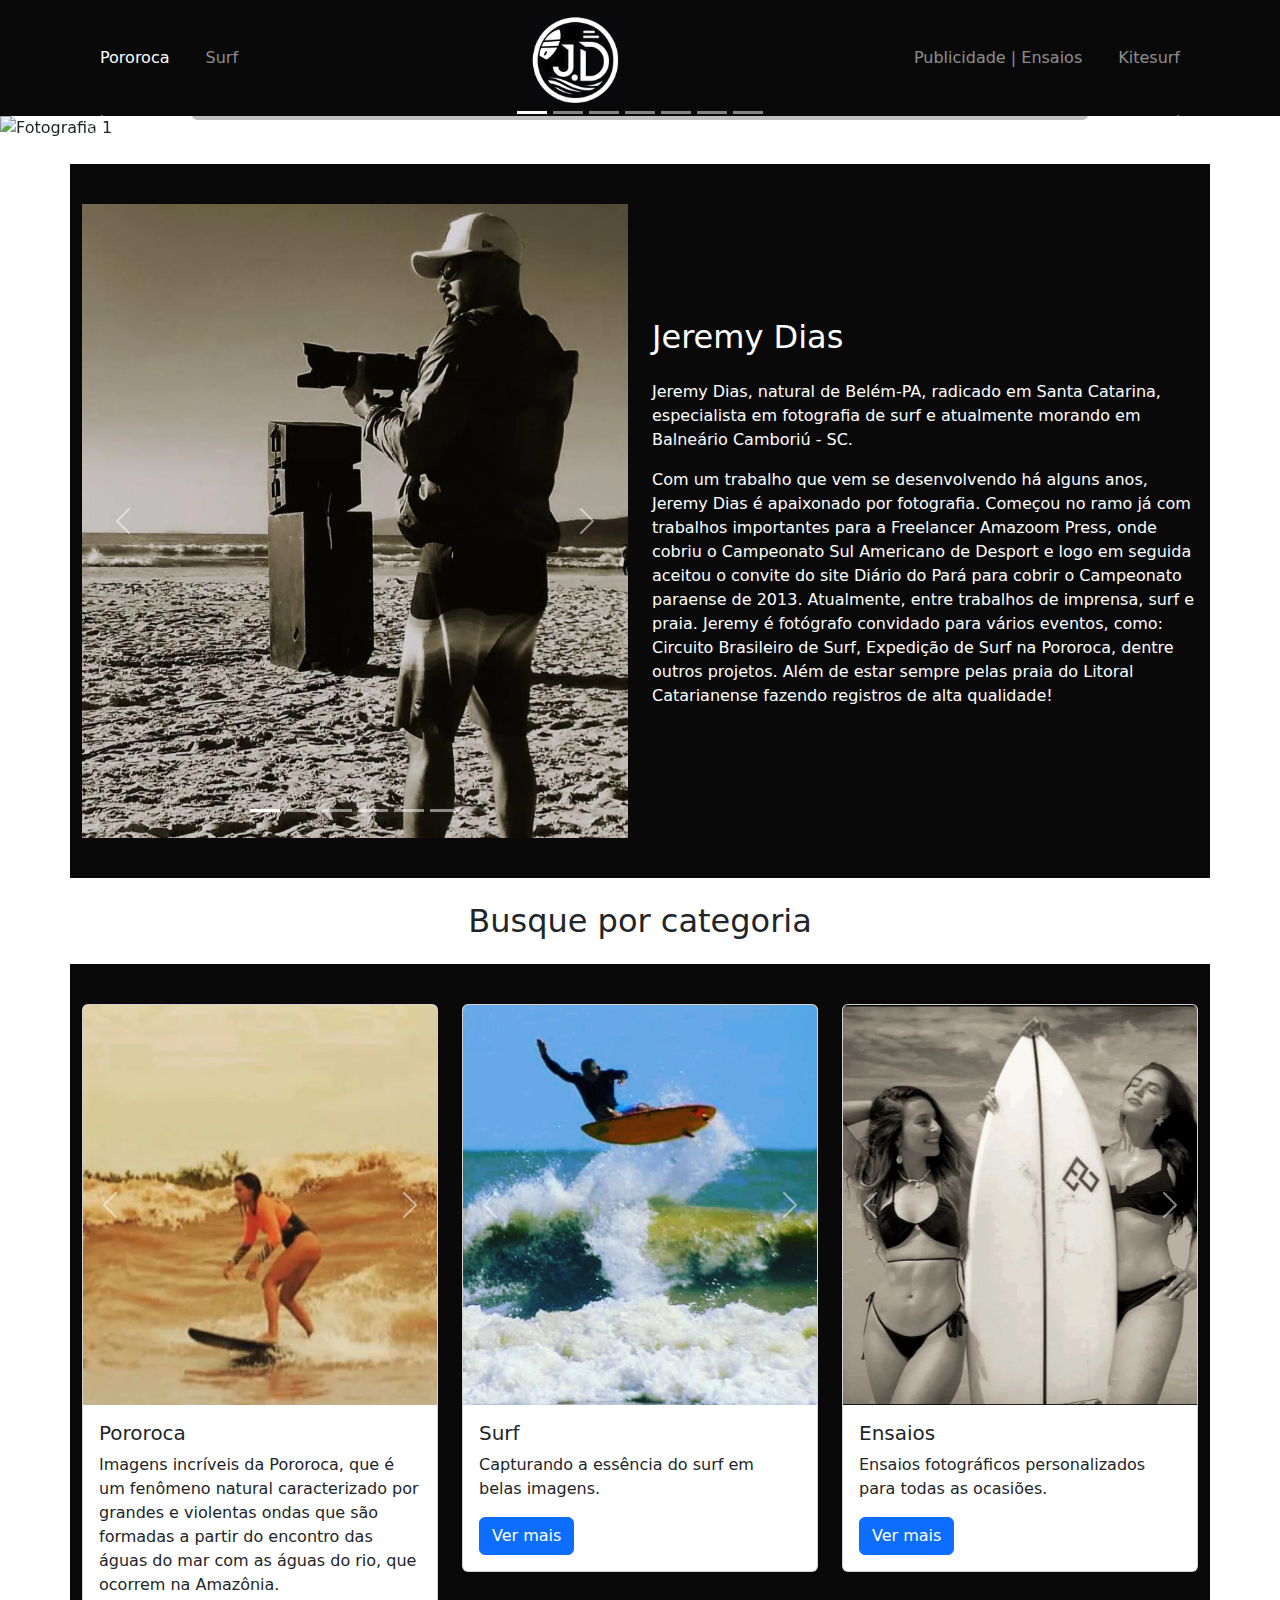
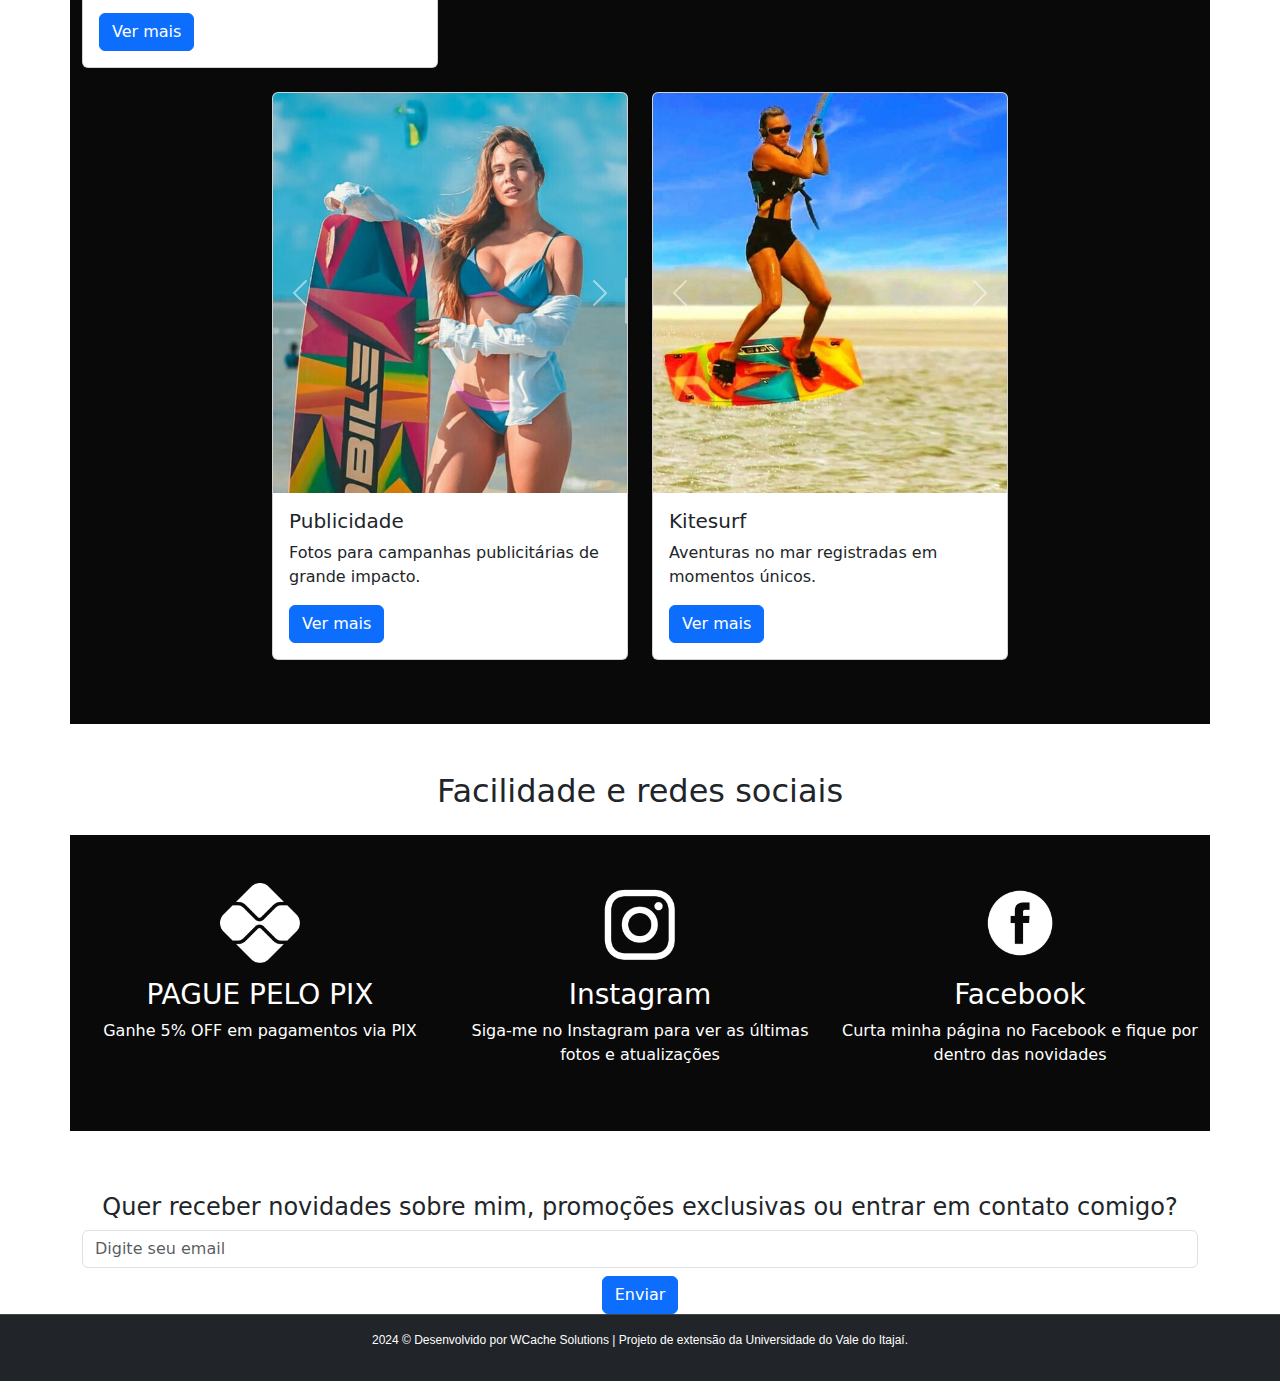
==== index.html @ c156efb2 "first commit" ====
<!DOCTYPE html>
<html lang="pt-br">

<head>
    <meta charset="UTF-8">
    <meta name="viewport" content="width=device-width, initial-scale=1.0">
    <link href="https://cdn.jsdelivr.net/npm/bootstrap@5.3.3/dist/css/bootstrap.min.css" rel="stylesheet"
        integrity="sha384-QWTKZyjpPEjISv5WaRU9OFeRpok6YctnYmDr5pNlyT2bRjXh0JMhjY6hW+ALEwIH" crossorigin="anonymous">
    <link href="https://fonts.googleapis.com/css2?family=Playfair+Display:wght@700&display=swap" rel="stylesheet">
    <title>Jeremy Dias Fotografia</title>
    <link rel="stylesheet" href="./css/style.css">
</head>

<body>
    <header class="header-gradient">
        <nav class="navbar navbar-expand-lg navbar-dark">
            <div class="container d-flex justify-content-between">
                <div class="d-flex justify-content-start align-items-center">
                    <ul class="navbar-nav">
                        <li class="nav-item">
                            <a class="nav-link active" aria-current="page" href="#">Pororoca</a>
                        </li>
                        <li class="nav-item">
                            <a class="nav-link" href="#">Surf</a>
                        </li>
                    </ul>
                </div>
                <div class="navbar-brand mx-auto d-flex flex-column align-items-center">
                    <img src="./images/logo_2_v4.png" alt="Logo JD" style="height: 90px;">
                    <!--  <a href="#" class="brand-name">Jeremy Dias Fotografia</a>-->
                </div>
                <div class="d-flex justify-content-end align-items-center">
                    <ul class="navbar-nav">
                        <li class="nav-item">
                            <a class="nav-link" href="#">Publicidade | Ensaios</a>
                        </li>
                        <li class="nav-item">
                            <a class="nav-link" href="#">Kitesurf</a>
                        </li>
                    </ul>
                </div>
            </div>
        </nav>
    </header>

    <!-- Restante do conteúdo -->
    <main>
        <section>
            <div id="carouselExampleCaptions" class="carousel slide" data-bs-ride="carousel">
                <div class="carousel-indicators">
                    <button type="button" data-bs-target="#carouselExampleCaptions" data-bs-slide-to="0" class="active"
                        aria-current="true" aria-label="Slide 1"></button>
                    <button type="button" data-bs-target="#carouselExampleCaptions" data-bs-slide-to="1"
                        aria-label="Slide 2"></button>
                    <button type="button" data-bs-target="#carouselExampleCaptions" data-bs-slide-to="2"
                        aria-label="Slide 3"></button>
                    <button type="button" data-bs-target="#carouselExampleCaptions" data-bs-slide-to="3"
                        aria-label="Slide 4"></button>
                    <button type="button" data-bs-target="#carouselExampleCaptions" data-bs-slide-to="4"
                        aria-label="Slide 5"></button>
                    <button type="button" data-bs-target="#carouselExampleCaptions" data-bs-slide-to="5"
                        aria-label="Slide 6"></button>
                    <button type="button" data-bs-target="#carouselExampleCaptions" data-bs-slide-to="6"
                        aria-label="Slide 7"></button>
                </div>
                <div class="carousel-inner">
                    <div class="carousel-item active">
                        <img src="./images/9.JPG" class="d-block w-100 carousel-img" alt="Fotografia 1">
                        <div class="carousel-caption d-none d-md-block">
                            <h5>Jeremy Dias Fotografia</h5>
                            <p>Registrando os melhores momentos da sua vida!</p>
                        </div>
                    </div>
                    <div class="carousel-item">
                        <img src="./images/kite_4.jpeg" class="d-block w-100 carousel-img" alt="Fotografia 2">
                        <div class="carousel-caption d-none d-md-block">
                            <h5>Jeremy Dias Fotografia</h5>
                            <p>Registrando os melhores momentos da sua vida!</p>
                        </div>
                    </div>
                    <div class="carousel-item">
                        <img src="./images/ensaio_8.jpg" class="d-block w-100 carousel-img" alt="Fotografia 3">
                        <div class="carousel-caption d-none d-md-block">
                            <h5>Jeremy Dias Fotografia</h5>
                            <p>Registrando os melhores momentos da sua vida!</p>
                        </div>
                    </div>
                    <div class="carousel-item">
                        <img src="./images/surf_2.jpeg" class="d-block w-100 carousel-img" alt="Fotografia 4">
                        <div class="carousel-caption d-none d-md-block">
                            <h5>Jeremy Dias Fotografia</h5>
                            <p>Registrando os melhores momentos da sua vida!</p>
                        </div>
                    </div>
                    <div class="carousel-item">
                        <img src="./images/5.JPG" class="d-block w-100 carousel-img" alt="Fotografia 5">
                        <div class="carousel-caption d-none d-md-block">
                            <h5>Jeremy Dias Fotografia</h5>
                            <p>Registrando os melhores momentos da sua vida!</p>
                        </div>
                    </div>
                    <div class="carousel-item">
                        <img src="./images/6.JPG" class="d-block w-100 carousel-img" alt="Fotografia 6">
                        <div class="carousel-caption d-none d-md-block">
                            <h5>Jeremy Dias Fotografia</h5>
                            <p>Registrando os melhores momentos da sua vida!</p>
                        </div>
                    </div>
                    <div class="carousel-item">
                        <img src="./images/ensaio_7.jpg" class="d-block w-100 carousel-img" alt="Fotografia 7">
                        <div class="carousel-caption d-none d-md-block">
                            <h5>Jeremy Dias Fotografia</h5>
                            <p>Registrando os melhores momentos da sua vida!</p>
                        </div>
                    </div>
                </div>
                <button class="carousel-control-prev" type="button" data-bs-target="#carouselExampleCaptions"
                    data-bs-slide="prev">
                    <span class="carousel-control-prev-icon" aria-hidden="true"></span>
                    <span class="visually-hidden">Previous</span>
                </button>
                <button class="carousel-control-next" type="button" data-bs-target="#carouselExampleCaptions"
                    data-bs-slide="next">
                    <span class="carousel-control-next-icon" aria-hidden="true"></span>
                    <span class="visually-hidden">Next</span>
                </button>
            </div>
        </section>

        <!-- Nova seção de perfil com carrossel -->
        <section class="container my-4">
            <div class="row align-items-center">
                <div class="col-md-6">
                    <div id="carouselFotografo" class="carousel slide" data-bs-ride="carousel">
                        <div class="carousel-indicators">
                            <button type="button" data-bs-target="#carouselFotografo" data-bs-slide-to="0"
                                class="active" aria-current="true" aria-label="Slide 1"></button>
                            <button type="button" data-bs-target="#carouselFotografo" data-bs-slide-to="1"
                                aria-label="Slide 2"></button>
                            <button type="button" data-bs-target="#carouselFotografo" data-bs-slide-to="2"
                                aria-label="Slide 3"></button>
                            <button type="button" data-bs-target="#carouselFotografo" data-bs-slide-to="3"
                                aria-label="Slide 4"></button>
                            <button type="button" data-bs-target="#carouselFotografo" data-bs-slide-to="4"
                                aria-label="Slide 5"></button>
                            <button type="button" data-bs-target="#carouselFotografo" data-bs-slide-to="5"
                                aria-label="Slide 6"></button>
                        </div>
                        <div class="carousel-inner">
                            <div class="carousel-item active">
                                <img src="./images/fotografo.jpeg" class="d-block w-100" alt="Jeremy Dias 1">
                            </div>
                            <div class="carousel-item">
                                <img src="./images/fotografo_2.jpeg" class="d-block w-100" alt="Jeremy Dias 2">
                            </div>
                            <div class="carousel-item">
                                <img src="./images/fotografo_3.jpeg" class="d-block w-100" alt="Jeremy Dias 3">
                            </div>
                            <div class="carousel-item">
                                <img src="./images/fotografo_4.jpeg" class="d-block w-100" alt="Jeremy Dias 4">
                            </div>
                            <div class="carousel-item">
                                <img src="./images/fotografo_5.jpeg" class="d-block w-100" alt="Jeremy Dias 5">
                            </div>
                            <div class="carousel-item">
                                <img src="./images/fotografo_6.jpeg" class="d-block w-100" alt="Jeremy Dias 6">
                            </div>
                        </div>
                        <button class="carousel-control-prev" type="button" data-bs-target="#carouselFotografo"
                            data-bs-slide="prev">
                            <span class="carousel-control-prev-icon" aria-hidden="true"></span>
                            <span class="visually-hidden">Previous</span>
                        </button>
                        <button class="carousel-control-next" type="button" data-bs-target="#carouselFotografo"
                            data-bs-slide="next">
                            <span class="carousel-control-next-icon" aria-hidden="true"></span>
                            <span class="visually-hidden">Next</span>
                        </button>
                    </div>
                </div>
                <div class="col-md-6">
                    <h2 class="mb-4">Jeremy Dias</h2>
                    <p>Jeremy Dias, natural de Belém-PA, radicado em Santa Catarina, especialista em fotografia de surf
                        e atualmente morando em Balneário Camboriú - SC.</p>
                    <p>Com um trabalho que vem se desenvolvendo há alguns anos, Jeremy Dias é apaixonado por fotografia.
                        Começou no ramo já com trabalhos importantes para a Freelancer Amazoom Press, onde cobriu o
                        Campeonato Sul Americano de Desport e logo em seguida aceitou o convite do site Diário do Pará
                        para cobrir o Campeonato paraense de 2013. Atualmente, entre trabalhos de imprensa, surf e
                        praia.
                        Jeremy é fotógrafo convidado para vários eventos, como: Circuito Brasileiro de Surf,
                        Expedição de Surf na Pororoca, dentre outros projetos. Além de estar sempre pelas praia do
                        Litoral Catarianense fazendo registros de alta qualidade!</p>
                </div>
            </div>
        </section>

        <!-- Seção "Busque por categoria" atualizada -->
        <section class="container my-4">
            <h2 class="text-center mb-4">Busque por categoria</h2>
            <div class="row justify-content-center">
                <!-- Card 1 -->
                <div class="col-sm-6 col-lg-4 mb-4">
                    <div class="card">
                        <div id="carouselPororoca" class="carousel slide" data-bs-ride="carousel">
                            <div class="carousel-inner">
                                <div class="carousel-item active">
                                    <img src="./images/pororoca_1.jpeg" class="d-block w-100 card-img-top" alt="...">
                                </div>
                                <div class="carousel-item">
                                    <img src="./images/pororoca_2.jpeg" class="d-block w-100 card-img-top" alt="...">
                                </div>
                                <div class="carousel-item">
                                    <img src="./images/pororoca_3.jpeg" class="d-block w-100 card-img-top" alt="...">
                                </div>
                            </div>
                            <button class="carousel-control-prev" type="button" data-bs-target="#carouselPororoca"
                                data-bs-slide="prev">
                                <span class="carousel-control-prev-icon" aria-hidden="true"></span>
                                <span class="visually-hidden">Previous</span>
                            </button>
                            <button class="carousel-control-next" type="button" data-bs-target="#carouselPororoca"
                                data-bs-slide="next">
                                <span class="carousel-control-next-icon" aria-hidden="true"></span>
                                <span class="visually-hidden">Next</span>
                            </button>
                        </div>
                        <div class="card-body">
                            <h5 class="card-title">Pororoca</h5>
                            <p class="card-text">Imagens incríveis da Pororoca, que é um fenômeno natural caracterizado
                                por grandes e violentas ondas que são formadas a partir do encontro das
                                águas do mar com as águas do rio, que ocorrem na Amazônia.</p>
                            <a href="#" class="btn btn-primary">Ver mais</a>
                        </div>
                    </div>
                </div>
                <!-- Card 2 -->
                <div class="col-sm-6 col-lg-4 mb-4">
                    <div class="card">
                        <div id="carouselSurf" class="carousel slide" data-bs-ride="carousel">
                            <div class="carousel-inner">
                                <div class="carousel-item active">
                                    <img src="./images/11.JPG" class="d-block w-100 card-img-top" alt="...">
                                </div>
                                <div class="carousel-item">
                                    <img src="./images/12.jpg" class="d-block w-100 card-img-top" alt="...">
                                </div>
                                <div class="carousel-item">
                                    <img src="./images/13.jpg" class="d-block w-100 card-img-top" alt="...">
                                </div>
                            </div>
                            <button class="carousel-control-prev" type="button" data-bs-target="#carouselSurf"
                                data-bs-slide="prev">
                                <span class="carousel-control-prev-icon" aria-hidden="true"></span>
                                <span class="visually-hidden">Previous</span>
                            </button>
                            <button class="carousel-control-next" type="button" data-bs-target="#carouselSurf"
                                data-bs-slide="next">
                                <span class="carousel-control-next-icon" aria-hidden="true"></span>
                                <span class="visually-hidden">Next</span>
                            </button>
                        </div>
                        <div class="card-body">
                            <h5 class="card-title">Surf</h5>
                            <p class="card-text">Capturando a essência do surf em belas imagens.</p>
                            <a href="#" class="btn btn-primary">Ver mais</a>
                        </div>
                    </div>
                </div>
                <!-- Card 3 -->
                <div class="col-sm-6 col-lg-4 mb-4">
                    <div class="card">
                        <div id="carouselEnsaios" class="carousel slide" data-bs-ride="carousel">
                            <div class="carousel-inner">
                                <div class="carousel-item active">
                                    <img src="./images/ensaio_5.jpeg" class="d-block w-100 card-img-top" alt="...">
                                </div>
                                <div class="carousel-item">
                                    <img src="./images/ensaio_2.jpeg" class="d-block w-100 card-img-top" alt="...">
                                </div>
                                <div class="carousel-item">
                                    <img src="./images/ensaio_3.jpeg" class="d-block w-100 card-img-top" alt="...">
                                </div>
                            </div>
                            <button class="carousel-control-prev" type="button" data-bs-target="#carouselEnsaios"
                                data-bs-slide="prev">
                                <span class="carousel-control-prev-icon" aria-hidden="true"></span>
                                <span class="visually-hidden">Previous</span>
                            </button>
                            <button class="carousel-control-next" type="button" data-bs-target="#carouselEnsaios"
                                data-bs-slide="next">
                                <span class="carousel-control-next-icon" aria-hidden="true"></span>
                                <span class="visually-hidden">Next</span>
                            </button>
                        </div>
                        <div class="card-body">
                            <h5 class="card-title">Ensaios</h5>
                            <p class="card-text">Ensaios fotográficos personalizados para todas as ocasiões.</p>
                            <a href="#" class="btn btn-primary">Ver mais</a>
                        </div>
                    </div>
                </div>
                <!-- Card 4 -->
                <div class="col-sm-6 col-lg-4 mb-4">
                    <div class="card">
                        <div id="carouselPublicidade" class="carousel slide" data-bs-ride="carousel">
                            <div class="carousel-inner">
                                <div class="carousel-item active">
                                    <img src="./images/publicidade_1.jpeg" class="d-block w-100 card-img-top" alt="...">
                                </div>
                                <div class="carousel-item">
                                    <img src="./images/ensaio_10.jpg" class="d-block w-100 card-img-top" alt="...">
                                </div>
                                <div class="carousel-item">
                                    <img src="./images/publicidade_3.jpeg" class="d-block w-100 card-img-top" alt="...">
                                </div>
                            </div>
                            <button class="carousel-control-prev" type="button" data-bs-target="#carouselPublicidade"
                                data-bs-slide="prev">
                                <span class="carousel-control-prev-icon" aria-hidden="true"></span>
                                <span class="visually-hidden">Previous</span>
                            </button>
                            <button class="carousel-control-next" type="button" data-bs-target="#carouselPublicidade"
                                data-bs-slide="next">
                                <span class="carousel-control-next-icon" aria-hidden="true"></span>
                                <span class="visually-hidden">Next</span>
                            </button>
                        </div>
                        <div class="card-body">
                            <h5 class="card-title">Publicidade</h5>
                            <p class="card-text">Fotos para campanhas publicitárias de grande impacto.</p>
                            <a href="#" class="btn btn-primary">Ver mais</a>
                        </div>
                    </div>
                </div>
                <!-- Card 5 -->
                <div class="col-sm-6 col-lg-4 mb-4">
                    <div class="card">
                        <div id="carouselKitesurf" class="carousel slide" data-bs-ride="carousel">
                            <div class="carousel-inner">
                                <div class="carousel-item active">
                                    <img src="./images/kite_3.jpeg" class="d-block w-100 card-img-top" alt="...">
                                </div>
                                <div class="carousel-item">
                                    <img src="./images/kite_2.jpeg" class="d-block w-100 card-img-top" alt="...">
                                </div>
                                <div class="carousel-item">
                                    <img src="./images/kite_1.jpeg" class="d-block w-100 card-img-top" alt="...">
                                </div>
                            </div>
                            <button class="carousel-control-prev" type="button" data-bs-target="#carouselKitesurf"
                                data-bs-slide="prev">
                                <span class="carousel-control-prev-icon" aria-hidden="true"></span>
                                <span class="visually-hidden">Previous</span>
                            </button>
                            <button class="carousel-control-next" type="button" data-bs-target="#carouselKitesurf"
                                data-bs-slide="next">
                                <span class="carousel-control-next-icon" aria-hidden="true"></span>
                                <span class="visually-hidden">Next</span>
                            </button>
                        </div>
                        <div class="card-body">
                            <h5 class="card-title">Kitesurf</h5>
                            <p class="card-text">Aventuras no mar registradas em momentos únicos.</p>
                            <a href="#" class="btn btn-primary">Ver mais</a>
                        </div>
                    </div>
                </div>
            </div>
        </section>
        <section class="container mt-5">
            <h2 class="text-center mb-4">Facilidade e redes sociais</h2>
            <div class="row my-4">
                <div class="col-4 my-2 text-center">
                    <div class="icone-facilidade">
                        <img src="./images/pix_2.png" alt="Ícone PAGUE PELO PIX" class="img-fluid">
                    </div>
                    <h3>PAGUE PELO PIX</h3>
                    <p>Ganhe 5% OFF em pagamentos via PIX</p>
                </div>
                <div class="col-4 my-2 text-center">
                    <div class="icone-facilidade">
                        <a href="https://www.instagram.com/jeremydiasfotografia" target="_blank">
                            <img src="./images/instagram_2.png" alt="Ícone Instagram" class="img-fluid">
                        </a>
                    </div>
                    <h3>Instagram</h3>
                    <p>Siga-me no Instagram para ver as últimas fotos e atualizações</p>
                </div>
                <div class="col-4 my-2 text-center">
                    <div class="icone-facilidade">
                        <a href="https://www.facebook.com/jeremy.diasii?mibextid=LQQJ4d" target="_blank">
                            <img src="./images/facebook_2.png" alt="Ícone Facebook" class="img-fluid">
                        </a>
                    </div>
                    <h3>Facebook</h3>
                    <p>Curta minha página no Facebook e fique por dentro das novidades</p>
                </div>
            </div>
            <div class="newsletter text-center">
                <h4>Quer receber novidades sobre mim, promoções exclusivas ou entrar em contato comigo?</h4>
                <form>
                    <input type="email" class="form-control" placeholder="Digite seu email">
                    <button type="submit" class="btn btn-primary mt-2">Enviar</button>
                </form>
            </div>
        </section>

    </main>
    <footer class="footer bg-dark text-white text-center py-3">
        <p>2024 © Desenvolvido por WCache Solutions | Projeto de extensão da Universidade do Vale do Itajaí.</p>
    </footer>
    <script src="https://cdn.jsdelivr.net/npm/bootstrap@5.3.3/dist/js/bootstrap.bundle.min.js"
        integrity="sha384-YvpcrYf0tY3lHB60NNkmXc5s9fDVZLESaAA55NDzOxhy9GkcIdslK1eN7N6jIeHz" crossorigin="anonymous">
        </script>
</body>

</html>
---- css/style.css ----
@media (min-width: 500px) {
    .carousel-img {
        max-height: 500vh;
    }
}

.header-gradient {
    background: #090909
        /*linear-gradient(to right, #000, #333);*/
}

.navbar-brand {
    font-family: 'Playfair Display', serif;
    font-size: 1.75rem;
    text-align: center;
}

.brand-name {
    color: white;
    text-decoration: none;
    font-family: 'Playfair Display', serif;
    font-size: 2rem;
}

.navbar {
    text-align: center;
}

.navbar-nav {
    display: flex;
    align-items: center;
}

.nav-item {
    margin: 0 10px;
}

.row {
    background-color: #090909;
    color: #fff;
    padding: 40px 0;
}

.card {
    max-width: 600px;
    /* Aumenta o tamanho do card */
}

.card-img-top {
    height: 400px;
    /* Aumenta a altura da imagem do card */
    object-fit: cover;
}

.carousel-caption {
    background-color: rgba(0, 0, 0, 0.25);
    padding: 10px;
    border-radius: 5px;
}

.icone-facilidade img {
    width: 80px;
    height: 80px;
    margin-bottom: 15px;
}

.newsletter {
    border-top: 2px solid #fff;
    padding-top: 20px;
    margin-top: 40px;
}

.footer {
    background-color: #000;
    color: #fff;
    font-family: 'Arial', sans-serif;
    padding: 10px 0;
    text-align: center;
    font-size: 12px;
    border-top: 1px solid #444;
}
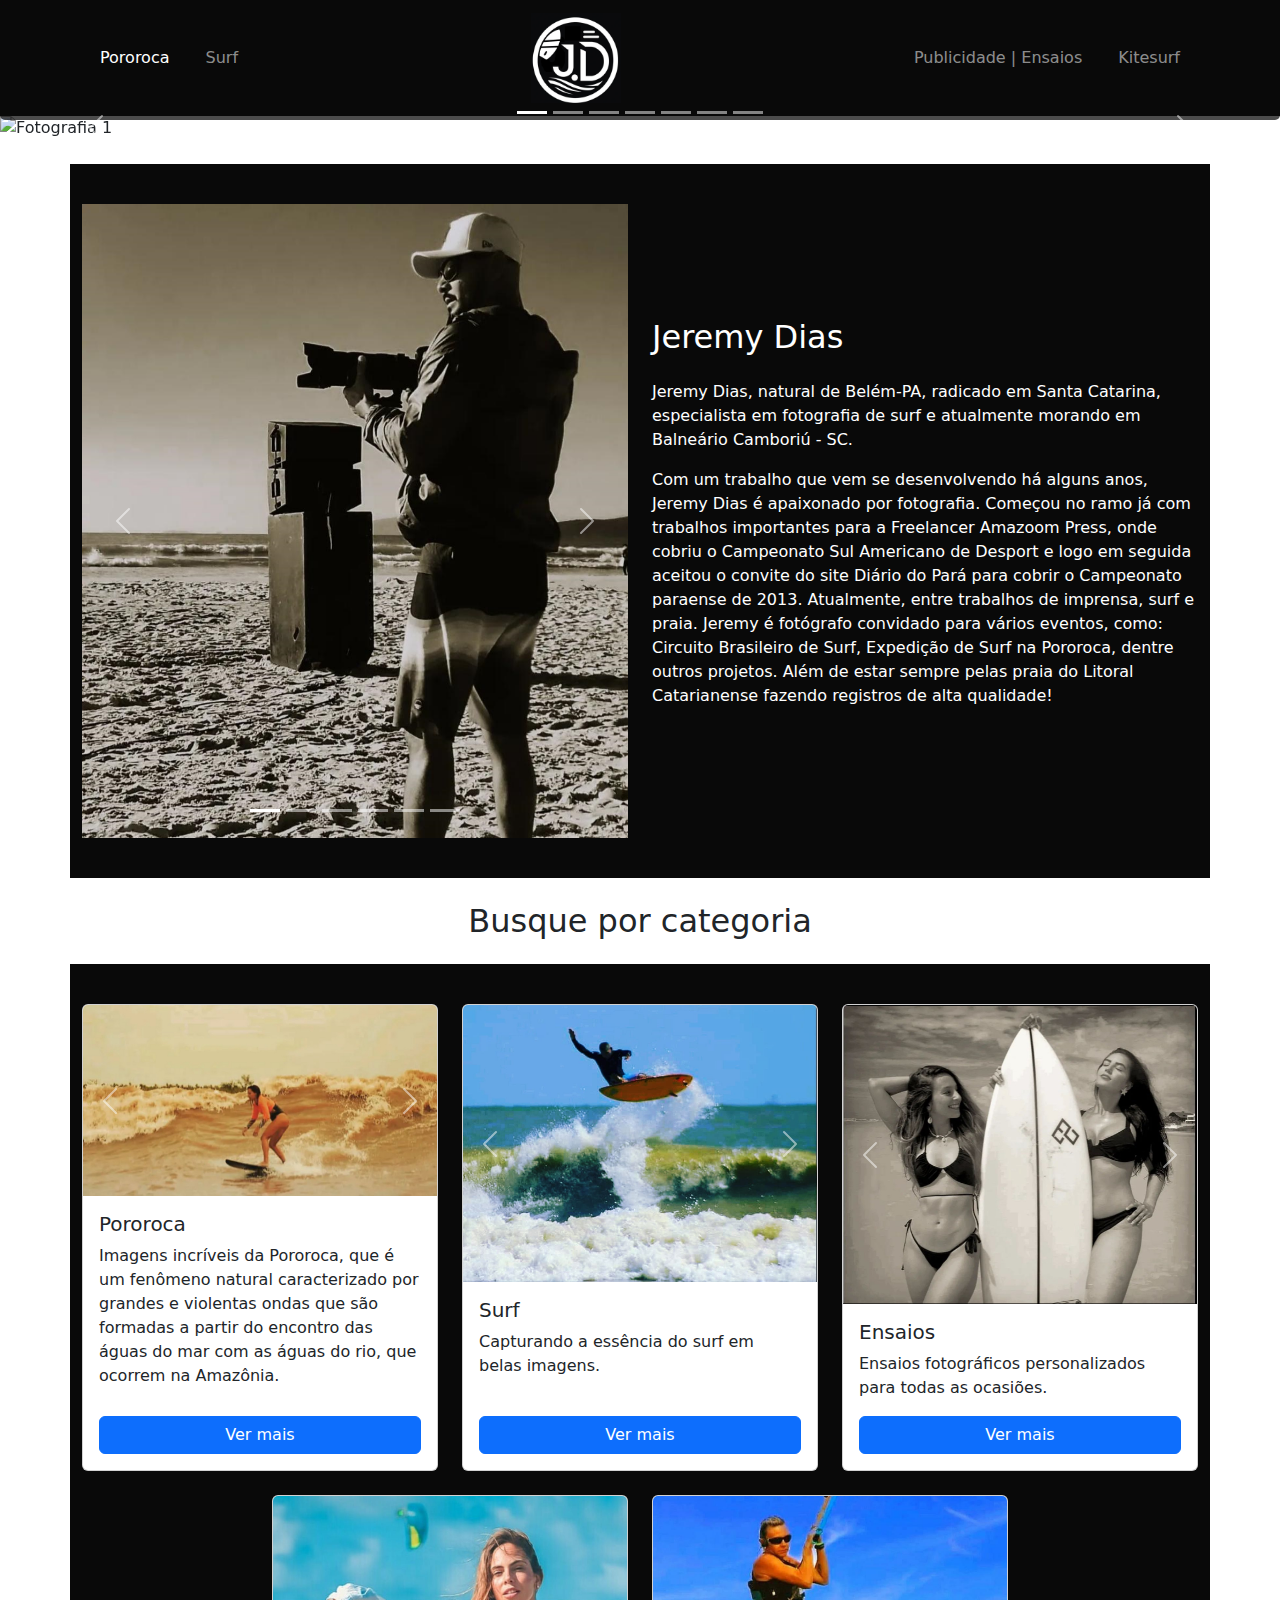
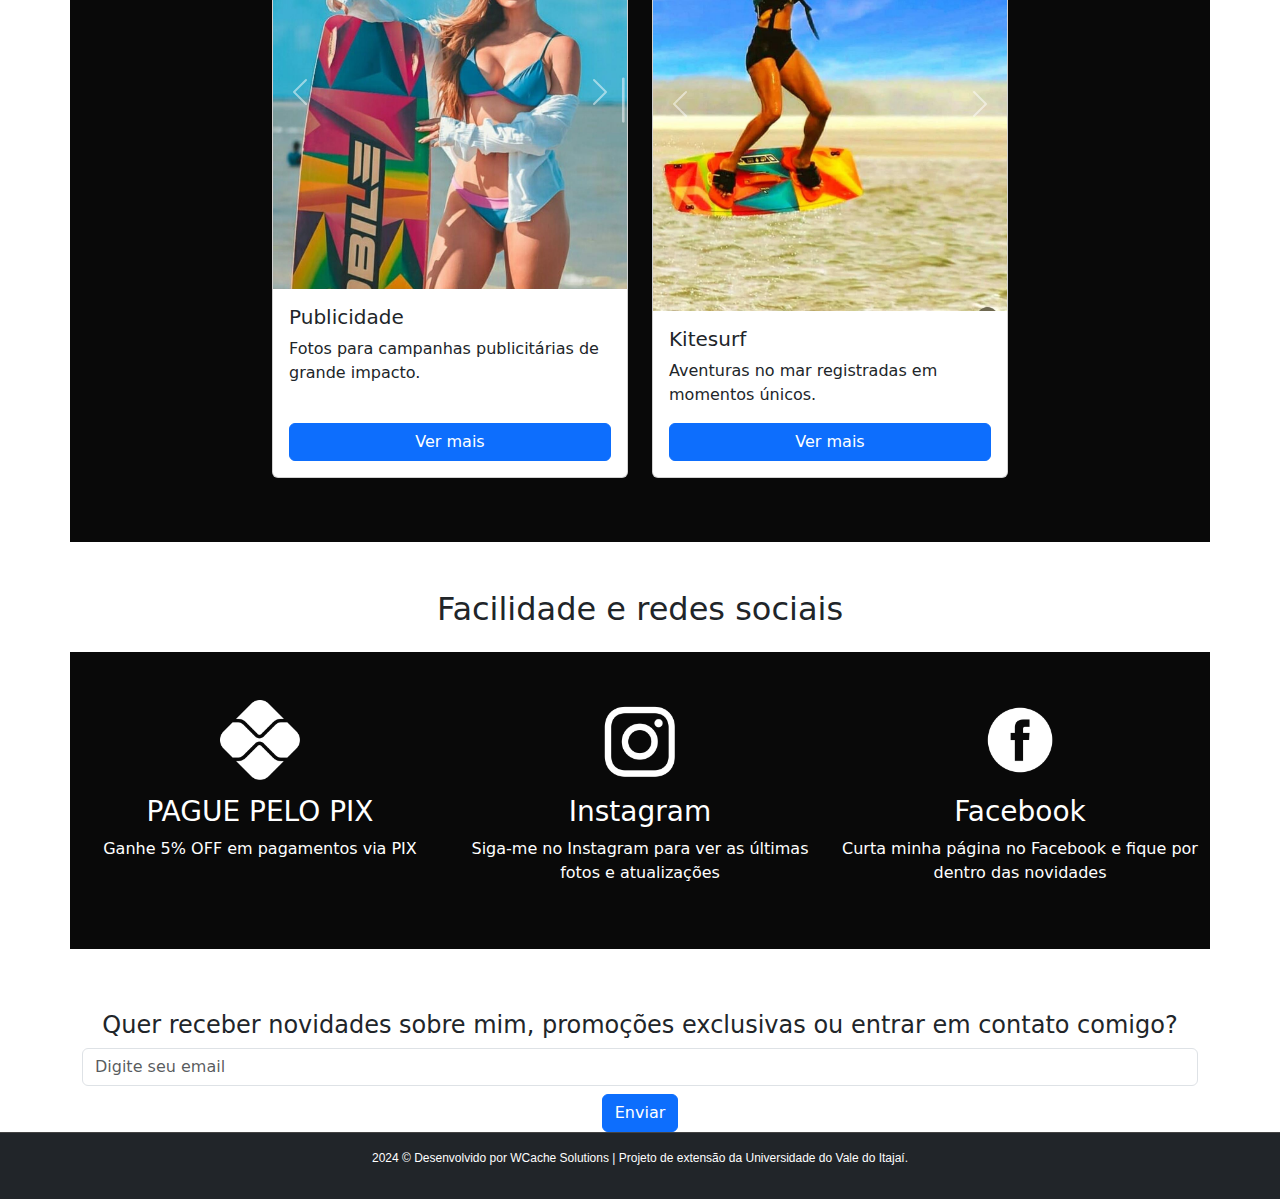
==== commit bf954662: "ajuste cards" ====
--- a/index.html
+++ b/index.html
@@ -27,7 +27,6 @@
                 </div>
                 <div class="navbar-brand mx-auto d-flex flex-column align-items-center">
                     <img src="./images/logo_2_v4.png" alt="Logo JD" style="height: 90px;">
-                    <!--  <a href="#" class="brand-name">Jeremy Dias Fotografia</a>-->
                 </div>
                 <div class="d-flex justify-content-end align-items-center">
                     <ul class="navbar-nav">
@@ -43,7 +42,6 @@
         </nav>
     </header>
 
-    <!-- Restante do conteúdo -->
     <main>
         <section>
             <div id="carouselExampleCaptions" class="carousel slide" data-bs-ride="carousel">
@@ -186,8 +184,7 @@
                         Começou no ramo já com trabalhos importantes para a Freelancer Amazoom Press, onde cobriu o
                         Campeonato Sul Americano de Desport e logo em seguida aceitou o convite do site Diário do Pará
                         para cobrir o Campeonato paraense de 2013. Atualmente, entre trabalhos de imprensa, surf e
-                        praia.
-                        Jeremy é fotógrafo convidado para vários eventos, como: Circuito Brasileiro de Surf,
+                        praia. Jeremy é fotógrafo convidado para vários eventos, como: Circuito Brasileiro de Surf,
                         Expedição de Surf na Pororoca, dentre outros projetos. Além de estar sempre pelas praia do
                         Litoral Catarianense fazendo registros de alta qualidade!</p>
                 </div>
@@ -227,8 +224,8 @@
                         <div class="card-body">
                             <h5 class="card-title">Pororoca</h5>
                             <p class="card-text">Imagens incríveis da Pororoca, que é um fenômeno natural caracterizado
-                                por grandes e violentas ondas que são formadas a partir do encontro das
-                                águas do mar com as águas do rio, que ocorrem na Amazônia.</p>
+                                por grandes e violentas ondas que são formadas a partir do encontro das águas do mar com
+                                as águas do rio, que ocorrem na Amazônia.</p>
                             <a href="#" class="btn btn-primary">Ver mais</a>
                         </div>
                     </div>
@@ -410,8 +407,8 @@
         <p>2024 © Desenvolvido por WCache Solutions | Projeto de extensão da Universidade do Vale do Itajaí.</p>
     </footer>
     <script src="https://cdn.jsdelivr.net/npm/bootstrap@5.3.3/dist/js/bootstrap.bundle.min.js"
-        integrity="sha384-YvpcrYf0tY3lHB60NNkmXc5s9fDVZLESaAA55NDzOxhy9GkcIdslK1eN7N6jIeHz" crossorigin="anonymous">
-        </script>
+        integrity="sha384-YvpcrYf0tY3lHB60NNkmXc5s9fDVZLESaAA55NDzOxhy9GkcIdslK1eN7N6jIeHz"
+        crossorigin="anonymous"></script>
 </body>
 
 </html>--- a/css/style.css
+++ b/css/style.css
@@ -5,8 +5,7 @@
 }
 
 .header-gradient {
-    background: #090909
-        /*linear-gradient(to right, #000, #333);*/
+    background: #090909;
 }
 
 .navbar-brand {
@@ -43,19 +42,32 @@
 
 .card {
     max-width: 600px;
-    /* Aumenta o tamanho do card */
+    display: flex;
+    flex-direction: column;
+    height: 100%;
 }
 
-.card-img-top {
-    height: 400px;
-    /* Aumenta a altura da imagem do card */
-    object-fit: cover;
+.card-body {
+    display: flex;
+    flex-direction: column;
+    justify-content: flex-end;
+    flex-grow: 1;
+}
+
+.card-text {
+    flex-grow: 1;
 }
 
 .carousel-caption {
-    background-color: rgba(0, 0, 0, 0.25);
+    background-color: rgba(0, 0, 0, 0.7);
     padding: 10px;
     border-radius: 5px;
+    width: 100%;
+    text-align: center;
+    left: 50%;
+    transform: translateX(-50%);
+    bottom: 20px;
+    /* Ajuste a posição vertical conforme necessário */
 }
 
 .icone-facilidade img {
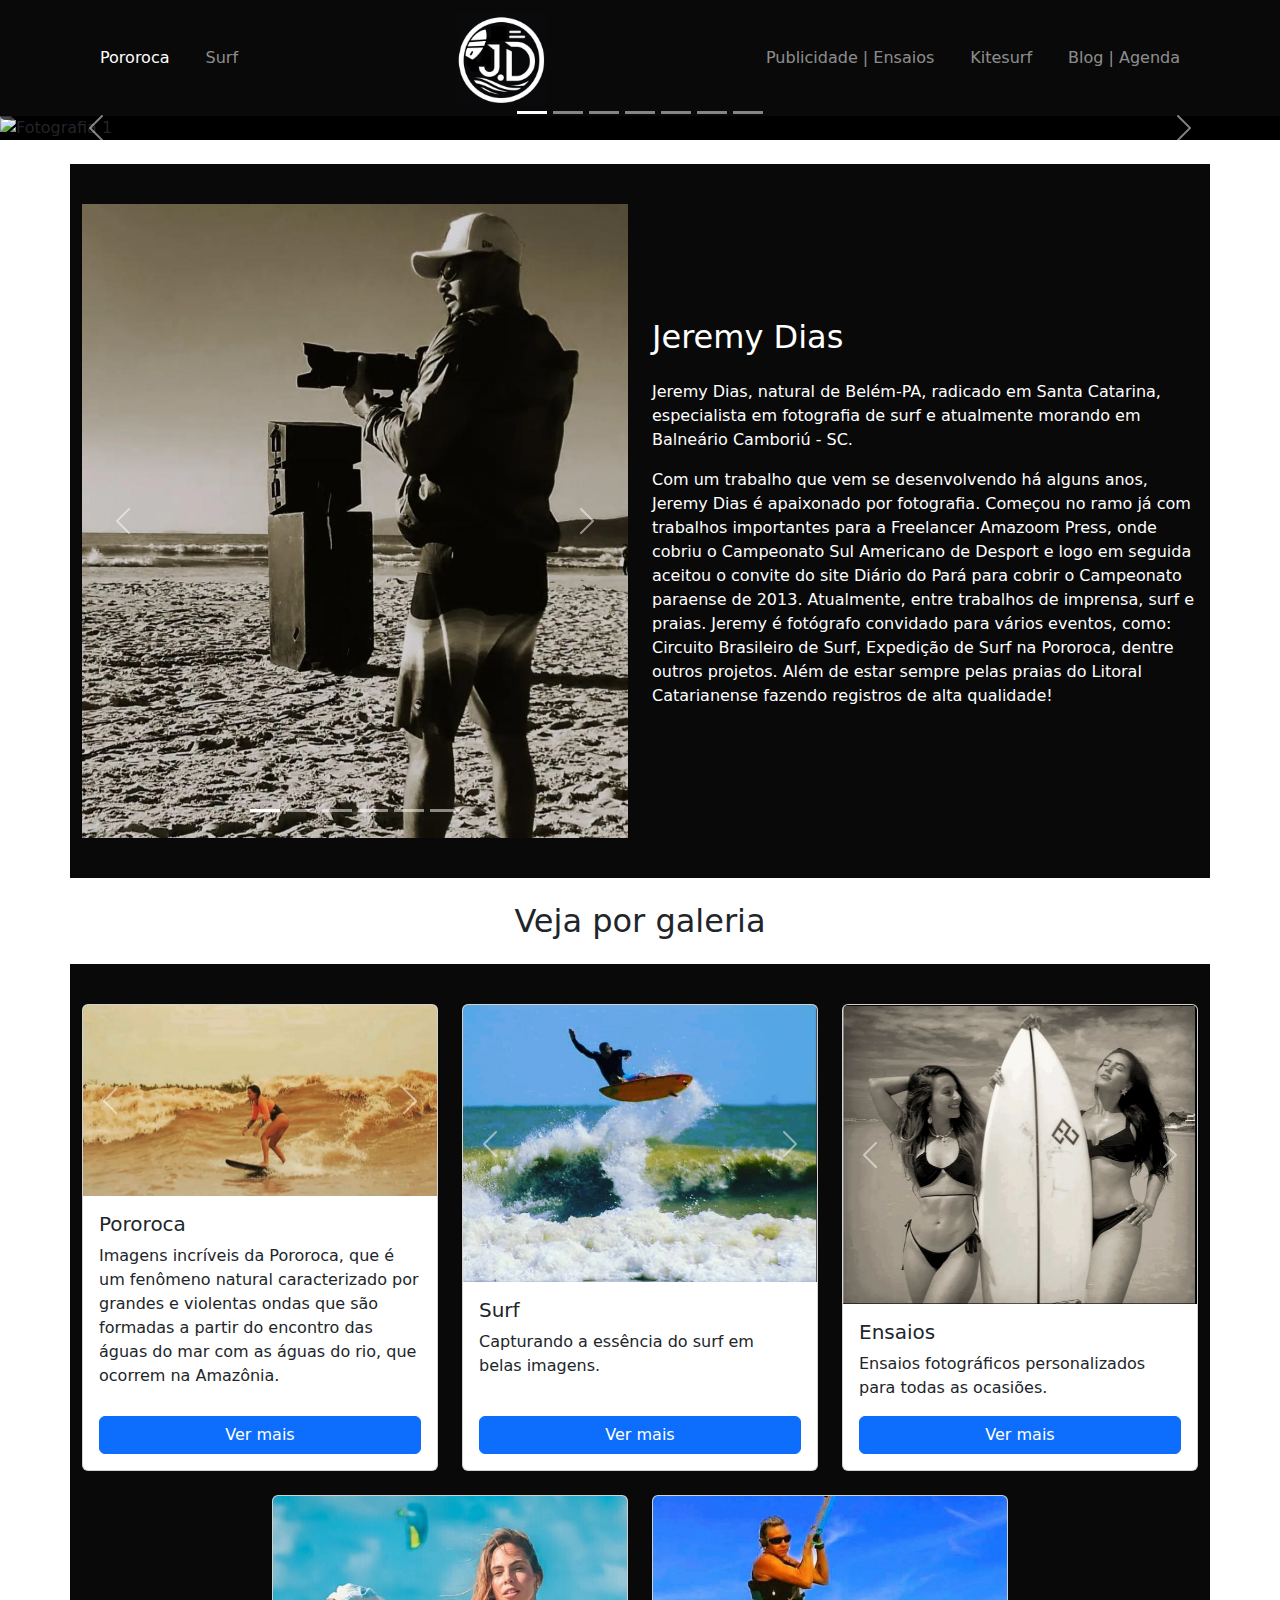
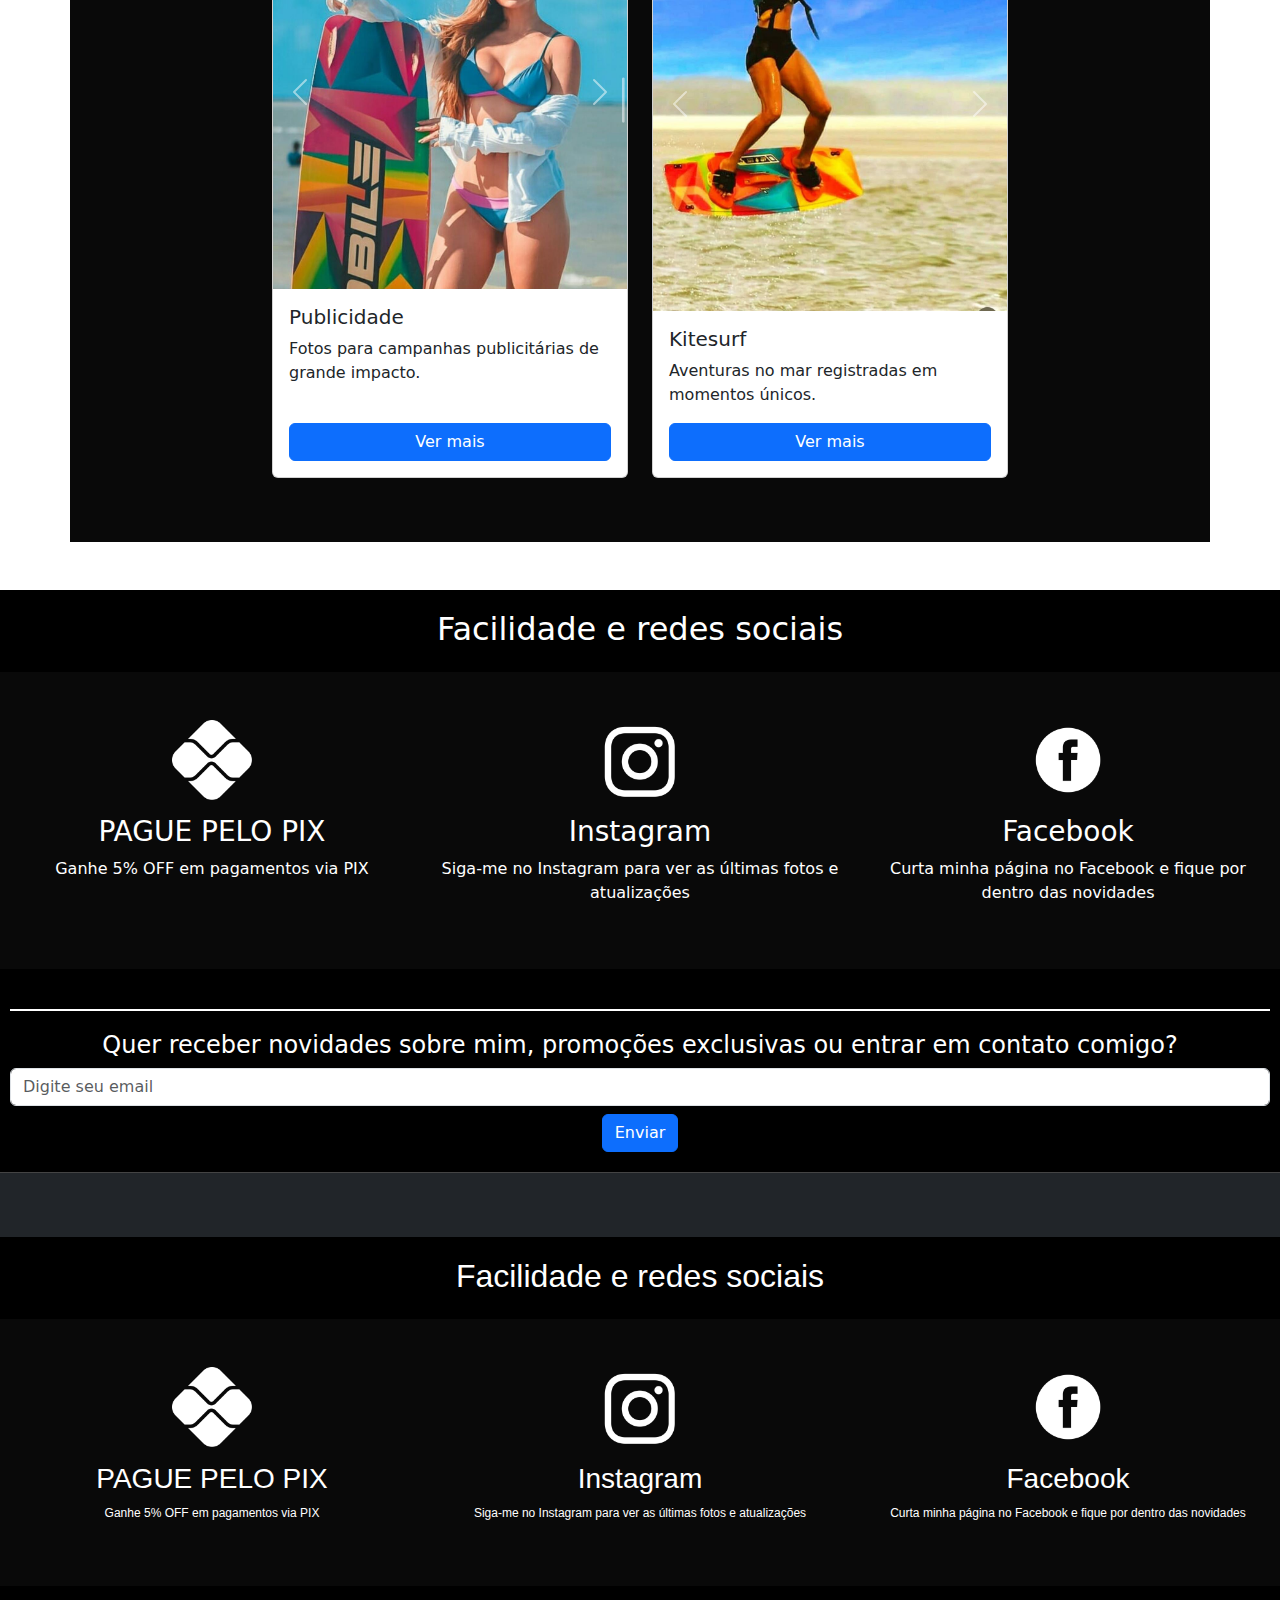
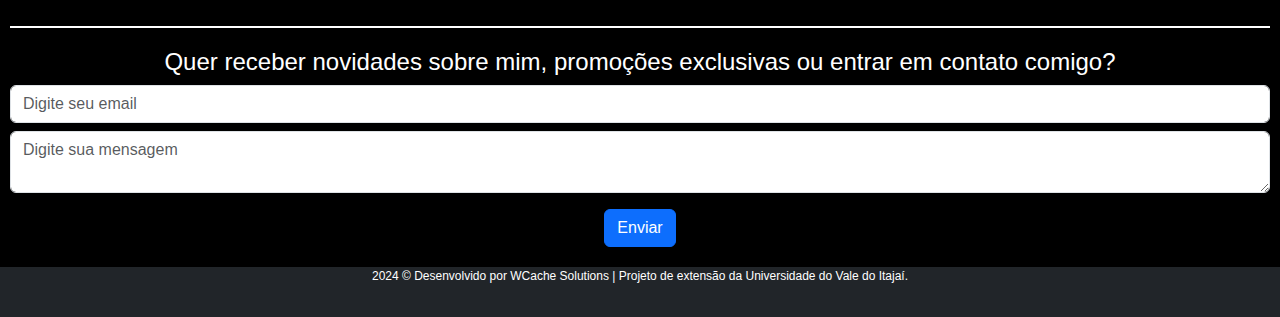
==== commit ff5c5699: "final commit v1" ====
--- a/index.html
+++ b/index.html
@@ -14,29 +14,36 @@
 <body>
     <header class="header-gradient">
         <nav class="navbar navbar-expand-lg navbar-dark">
-            <div class="container d-flex justify-content-between">
-                <div class="d-flex justify-content-start align-items-center">
-                    <ul class="navbar-nav">
-                        <li class="nav-item">
-                            <a class="nav-link active" aria-current="page" href="#">Pororoca</a>
-                        </li>
-                        <li class="nav-item">
-                            <a class="nav-link" href="#">Surf</a>
-                        </li>
-                    </ul>
-                </div>
-                <div class="navbar-brand mx-auto d-flex flex-column align-items-center">
-                    <img src="./images/logo_2_v4.png" alt="Logo JD" style="height: 90px;">
-                </div>
-                <div class="d-flex justify-content-end align-items-center">
-                    <ul class="navbar-nav">
-                        <li class="nav-item">
-                            <a class="nav-link" href="#">Publicidade | Ensaios</a>
-                        </li>
-                        <li class="nav-item">
-                            <a class="nav-link" href="#">Kitesurf</a>
-                        </li>
-                    </ul>
+            <div class="container">
+                <div class="d-flex justify-content-between w-100">
+                    <div class="d-flex align-items-center">
+                        <ul class="navbar-nav">
+                            <li class="nav-item">
+                                <a class="nav-link active" aria-current="page" href="./pororoca.html">Pororoca</a>
+                            </li>
+                            <li class="nav-item">
+                                <a class="nav-link" href="./surf.html">Surf</a>
+                            </li>
+                        </ul>
+                    </div>
+                    <div class="navbar-brand mx-auto d-flex flex-column align-items-center">
+                        <a href="index.html">
+                            <img src="./images/logo_2_v4.png" alt="Logo JD" style="height: 90px;">
+                        </a>
+                    </div>
+                    <div class="d-flex align-items-center">
+                        <ul class="navbar-nav">
+                            <li class="nav-item">
+                                <a class="nav-link" href="./publi_ensaios.html">Publicidade | Ensaios</a>
+                            </li>
+                            <li class="nav-item">
+                                <a class="nav-link" href="./kite_surf.html">Kitesurf</a>
+                            </li>
+                            <li class="nav-item">
+                                <a class="nav-link" href="./blog_agenda.html">Blog | Agenda</a>
+                            </li>
+                        </ul>
+                    </div>
                 </div>
             </div>
         </nav>
@@ -44,7 +51,7 @@
 
     <main>
         <section>
-            <div id="carouselExampleCaptions" class="carousel slide" data-bs-ride="carousel">
+            <div id="carouselExampleCaptions" class="carousel slide" data-bs-ride="carousel" data-bs-interval="10000">
                 <div class="carousel-indicators">
                     <button type="button" data-bs-target="#carouselExampleCaptions" data-bs-slide-to="0" class="active"
                         aria-current="true" aria-label="Slide 1"></button>
@@ -129,7 +136,7 @@
         <section class="container my-4">
             <div class="row align-items-center">
                 <div class="col-md-6">
-                    <div id="carouselFotografo" class="carousel slide" data-bs-ride="carousel">
+                    <div id="carouselFotografo" class="carousel slide" data-bs-ride="carousel" data-bs-interval="10000">
                         <div class="carousel-indicators">
                             <button type="button" data-bs-target="#carouselFotografo" data-bs-slide-to="0"
                                 class="active" aria-current="true" aria-label="Slide 1"></button>
@@ -184,8 +191,8 @@
                         Começou no ramo já com trabalhos importantes para a Freelancer Amazoom Press, onde cobriu o
                         Campeonato Sul Americano de Desport e logo em seguida aceitou o convite do site Diário do Pará
                         para cobrir o Campeonato paraense de 2013. Atualmente, entre trabalhos de imprensa, surf e
-                        praia. Jeremy é fotógrafo convidado para vários eventos, como: Circuito Brasileiro de Surf,
-                        Expedição de Surf na Pororoca, dentre outros projetos. Além de estar sempre pelas praia do
+                        praias. Jeremy é fotógrafo convidado para vários eventos, como: Circuito Brasileiro de Surf,
+                        Expedição de Surf na Pororoca, dentre outros projetos. Além de estar sempre pelas praias do
                         Litoral Catarianense fazendo registros de alta qualidade!</p>
                 </div>
             </div>
@@ -193,12 +200,13 @@
 
         <!-- Seção "Busque por categoria" atualizada -->
         <section class="container my-4">
-            <h2 class="text-center mb-4">Busque por categoria</h2>
+            <h2 class="text-center mb-4">Veja por galeria</h2>
             <div class="row justify-content-center">
                 <!-- Card 1 -->
                 <div class="col-sm-6 col-lg-4 mb-4">
                     <div class="card">
-                        <div id="carouselPororoca" class="carousel slide" data-bs-ride="carousel">
+                        <div id="carouselPororoca" class="carousel slide" data-bs-ride="carousel"
+                            data-bs-interval="10000">
                             <div class="carousel-inner">
                                 <div class="carousel-item active">
                                     <img src="./images/pororoca_1.jpeg" class="d-block w-100 card-img-top" alt="...">
@@ -226,14 +234,14 @@
                             <p class="card-text">Imagens incríveis da Pororoca, que é um fenômeno natural caracterizado
                                 por grandes e violentas ondas que são formadas a partir do encontro das águas do mar com
                                 as águas do rio, que ocorrem na Amazônia.</p>
-                            <a href="#" class="btn btn-primary">Ver mais</a>
+                            <a href="./pororoca.html" class="btn btn-primary">Ver mais</a>
                         </div>
                     </div>
                 </div>
                 <!-- Card 2 -->
                 <div class="col-sm-6 col-lg-4 mb-4">
                     <div class="card">
-                        <div id="carouselSurf" class="carousel slide" data-bs-ride="carousel">
+                        <div id="carouselSurf" class="carousel slide" data-bs-ride="carousel" data-bs-interval="10000">
                             <div class="carousel-inner">
                                 <div class="carousel-item active">
                                     <img src="./images/11.JPG" class="d-block w-100 card-img-top" alt="...">
@@ -259,14 +267,15 @@
                         <div class="card-body">
                             <h5 class="card-title">Surf</h5>
                             <p class="card-text">Capturando a essência do surf em belas imagens.</p>
-                            <a href="#" class="btn btn-primary">Ver mais</a>
+                            <a href="./surf.html" class="btn btn-primary">Ver mais</a>
                         </div>
                     </div>
                 </div>
                 <!-- Card 3 -->
                 <div class="col-sm-6 col-lg-4 mb-4">
                     <div class="card">
-                        <div id="carouselEnsaios" class="carousel slide" data-bs-ride="carousel">
+                        <div id="carouselEnsaios" class="carousel slide" data-bs-ride="carousel"
+                            data-bs-interval="10000">
                             <div class="carousel-inner">
                                 <div class="carousel-item active">
                                     <img src="./images/ensaio_5.jpeg" class="d-block w-100 card-img-top" alt="...">
@@ -292,14 +301,15 @@
                         <div class="card-body">
                             <h5 class="card-title">Ensaios</h5>
                             <p class="card-text">Ensaios fotográficos personalizados para todas as ocasiões.</p>
-                            <a href="#" class="btn btn-primary">Ver mais</a>
+                            <a href="./publi_ensaios.html" class="btn btn-primary">Ver mais</a>
                         </div>
                     </div>
                 </div>
                 <!-- Card 4 -->
                 <div class="col-sm-6 col-lg-4 mb-4">
                     <div class="card">
-                        <div id="carouselPublicidade" class="carousel slide" data-bs-ride="carousel">
+                        <div id="carouselPublicidade" class="carousel slide" data-bs-ride="carousel"
+                            data-bs-interval="10000">
                             <div class="carousel-inner">
                                 <div class="carousel-item active">
                                     <img src="./images/publicidade_1.jpeg" class="d-block w-100 card-img-top" alt="...">
@@ -325,14 +335,15 @@
                         <div class="card-body">
                             <h5 class="card-title">Publicidade</h5>
                             <p class="card-text">Fotos para campanhas publicitárias de grande impacto.</p>
-                            <a href="#" class="btn btn-primary">Ver mais</a>
+                            <a href="./publi_ensaios.html" class="btn btn-primary">Ver mais</a>
                         </div>
                     </div>
                 </div>
                 <!-- Card 5 -->
                 <div class="col-sm-6 col-lg-4 mb-4">
                     <div class="card">
-                        <div id="carouselKitesurf" class="carousel slide" data-bs-ride="carousel">
+                        <div id="carouselKitesurf" class="carousel slide" data-bs-ride="carousel"
+                            data-bs-interval="10000">
                             <div class="carousel-inner">
                                 <div class="carousel-item active">
                                     <img src="./images/kite_3.jpeg" class="d-block w-100 card-img-top" alt="...">
@@ -358,13 +369,14 @@
                         <div class="card-body">
                             <h5 class="card-title">Kitesurf</h5>
                             <p class="card-text">Aventuras no mar registradas em momentos únicos.</p>
-                            <a href="#" class="btn btn-primary">Ver mais</a>
+                            <a href="./kite_surf.html" class="btn btn-primary">Ver mais</a>
                         </div>
                     </div>
                 </div>
             </div>
         </section>
-        <section class="container mt-5">
+
+        <section class="container mt-5 section-black-bg">
             <h2 class="text-center mb-4">Facilidade e redes sociais</h2>
             <div class="row my-4">
                 <div class="col-4 my-2 text-center">
@@ -376,7 +388,7 @@
                 </div>
                 <div class="col-4 my-2 text-center">
                     <div class="icone-facilidade">
-                        <a href="https://www.instagram.com/jeremydiasfotografia" target="_blank">
+                        <a href=" " target="_blank">
                             <img src="./images/instagram_2.png" alt="Ícone Instagram" class="img-fluid">
                         </a>
                     </div>
@@ -385,7 +397,7 @@
                 </div>
                 <div class="col-4 my-2 text-center">
                     <div class="icone-facilidade">
-                        <a href="https://www.facebook.com/jeremy.diasii?mibextid=LQQJ4d" target="_blank">
+                        <a href="https://www.facebook.com/jeremy.diasii" target="_blank">
                             <img src="./images/facebook_2.png" alt="Ícone Facebook" class="img-fluid">
                         </a>
                     </div>
@@ -401,14 +413,25 @@
                 </form>
             </div>
         </section>
-
     </main>
-    <footer class="footer bg-dark text-white text-center py-3">
-        <p>2024 © Desenvolvido por WCache Solutions | Projeto de extensão da Universidade do Vale do Itajaí.</p>
-    </footer>
+    <!-- Footer container -->
+    <div id="footer-container"></div>
     <script src="https://cdn.jsdelivr.net/npm/bootstrap@5.3.3/dist/js/bootstrap.bundle.min.js"
         integrity="sha384-YvpcrYf0tY3lHB60NNkmXc5s9fDVZLESaAA55NDzOxhy9GkcIdslK1eN7N6jIeHz"
         crossorigin="anonymous"></script>
+    <script src="https://cdn.jsdelivr.net/npm/emailjs-com@2.6.4/dist/email.min.js"></script>
+    <script>
+        (function () {
+            emailjs.init("W_2wmQClAXPTbcd23");
+        })();
+    </script>
+    <script src="scripts/gallery.js"></script>
+    <script>
+        // Chame a função para carregar as imagens quando o documento estiver pronto
+        document.addEventListener('DOMContentLoaded', function () {
+            loadFooter(); // Carrega o footer personalizado
+        });
+    </script>
 </body>
 
 </html>--- a/css/style.css
+++ b/css/style.css
@@ -1,7 +1,8 @@
-@media (min-width: 500px) {
-    .carousel-img {
-        max-height: 500vh;
-    }
+.carousel-img {
+    max-height: 1200px;
+    width: 100%;
+    object-fit: contain;
+    background-color: #000; /* Adiciona um fundo preto para as imagens menores */
 }
 
 .header-gradient {
@@ -90,4 +91,18 @@
     text-align: center;
     font-size: 12px;
     border-top: 1px solid #444;
-}+}
+
+.section-black-bg {
+    background-color: #000;
+    color: #fff;
+    padding: 20px 10px; /* Diminuímos o padding para reduzir a altura */
+    max-width: 100vw; /* Aumentamos a largura para ocupar toda a largura da viewport */
+    margin: 0 auto; /* Centraliza a seção horizontalmente */
+}
+
+.icone-facilidade img {
+    width: 80px;
+    height: 80px;
+    margin-bottom: 15px;
+}
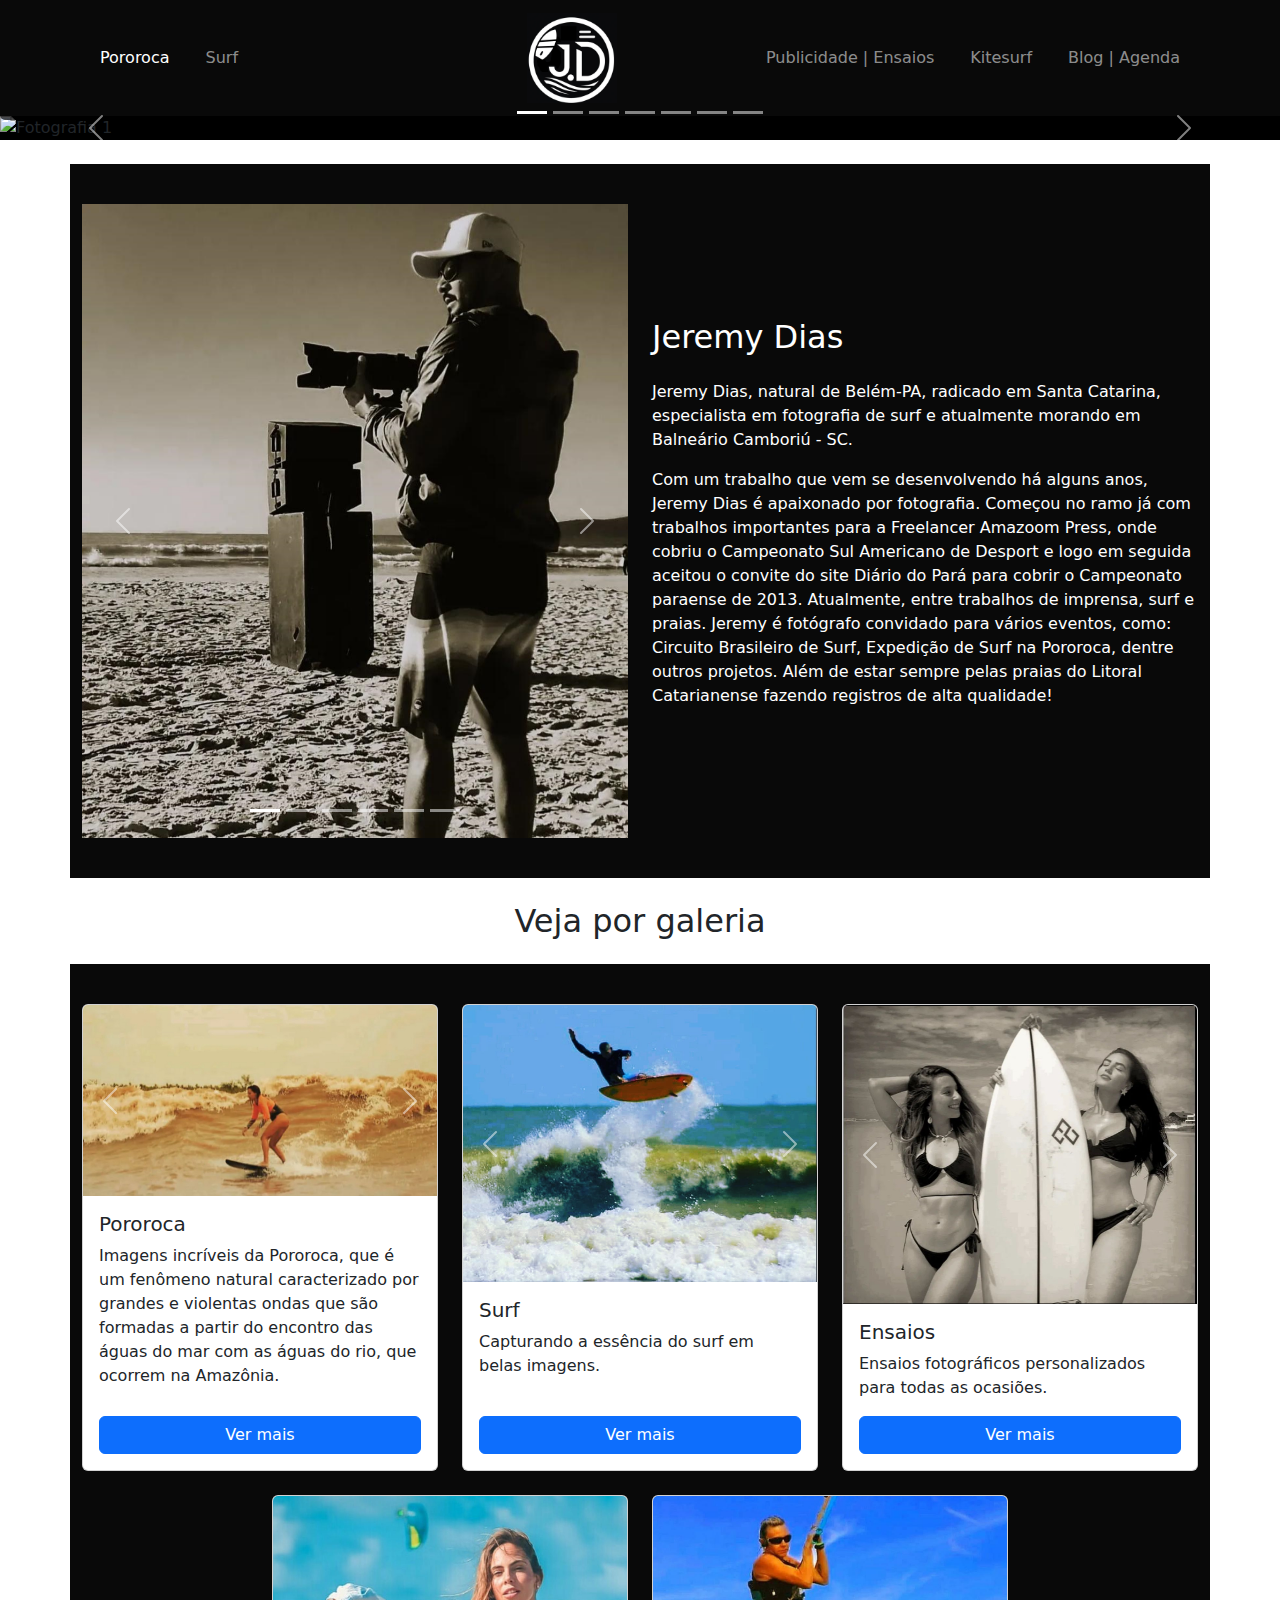
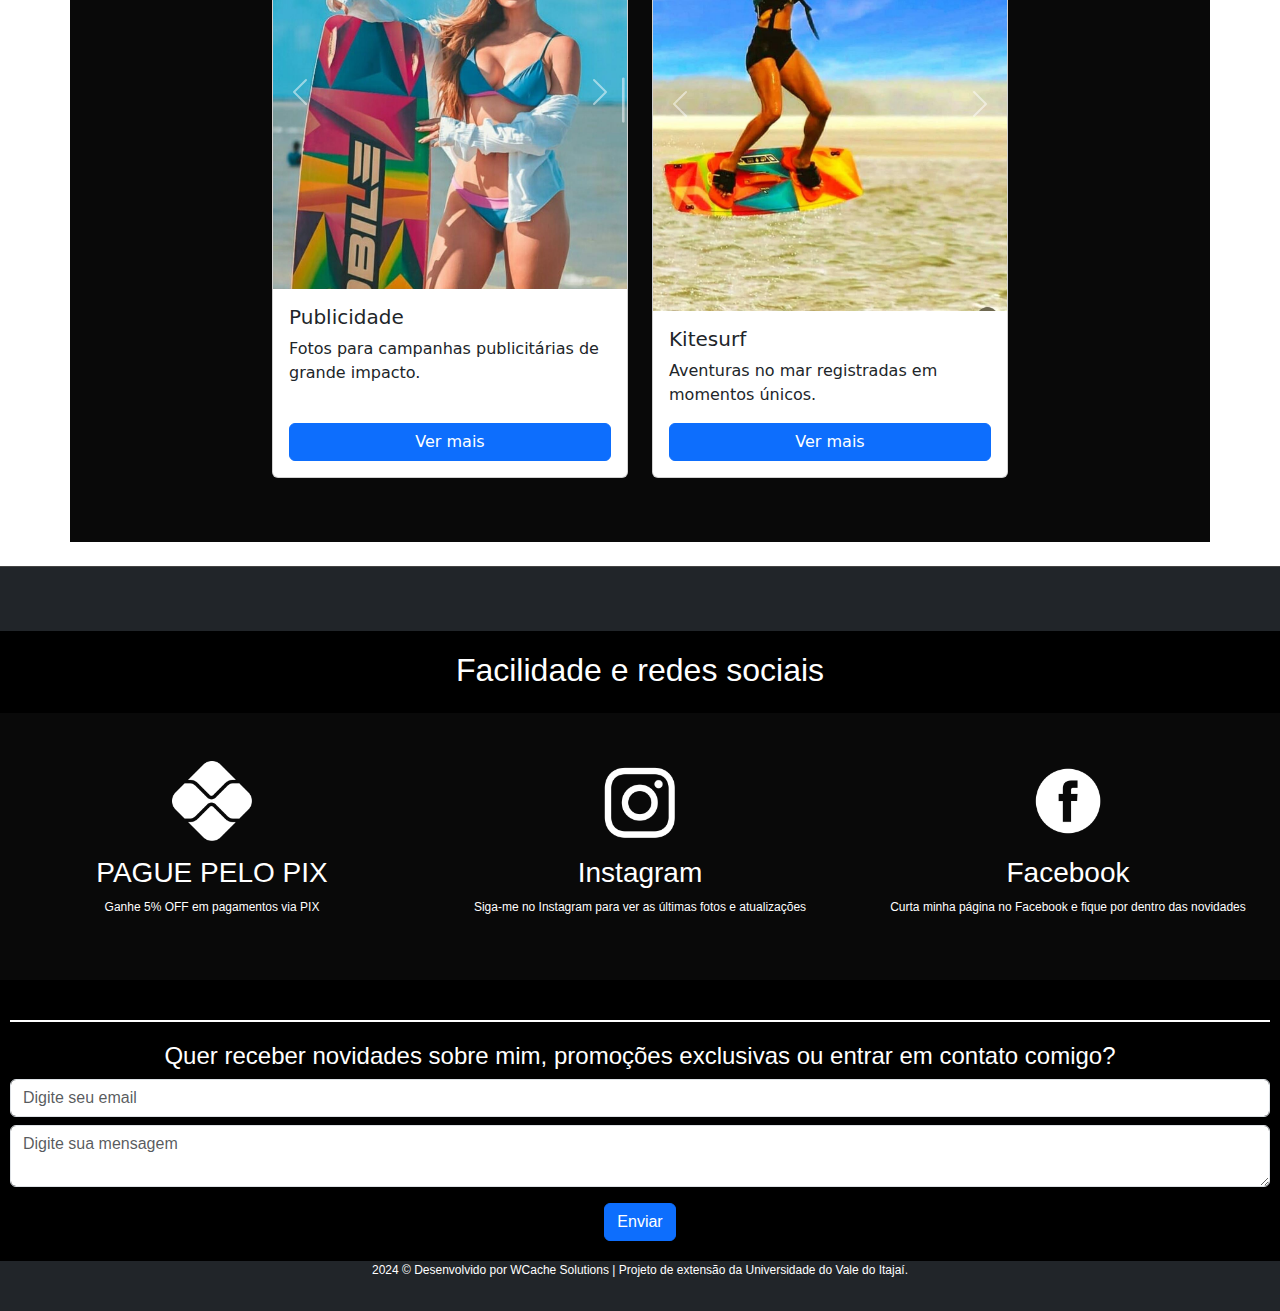
==== commit 325ac0d2: "final commit v2" ====
--- a/index.html
+++ b/index.html
@@ -26,9 +26,9 @@
                             </li>
                         </ul>
                     </div>
-                    <div class="navbar-brand mx-auto d-flex flex-column align-items-center">
+                    <div class="navbar-brand mx-auto d-flex flex-column align-items-center logo-container">
                         <a href="index.html">
-                            <img src="./images/logo_2_v4.png" alt="Logo JD" style="height: 90px;">
+                            <img src="./images/logo_2_v4.png" alt="Logo JD" class="logo-img">
                         </a>
                     </div>
                     <div class="d-flex align-items-center">
@@ -376,43 +376,6 @@
             </div>
         </section>
 
-        <section class="container mt-5 section-black-bg">
-            <h2 class="text-center mb-4">Facilidade e redes sociais</h2>
-            <div class="row my-4">
-                <div class="col-4 my-2 text-center">
-                    <div class="icone-facilidade">
-                        <img src="./images/pix_2.png" alt="Ícone PAGUE PELO PIX" class="img-fluid">
-                    </div>
-                    <h3>PAGUE PELO PIX</h3>
-                    <p>Ganhe 5% OFF em pagamentos via PIX</p>
-                </div>
-                <div class="col-4 my-2 text-center">
-                    <div class="icone-facilidade">
-                        <a href=" " target="_blank">
-                            <img src="./images/instagram_2.png" alt="Ícone Instagram" class="img-fluid">
-                        </a>
-                    </div>
-                    <h3>Instagram</h3>
-                    <p>Siga-me no Instagram para ver as últimas fotos e atualizações</p>
-                </div>
-                <div class="col-4 my-2 text-center">
-                    <div class="icone-facilidade">
-                        <a href="https://www.facebook.com/jeremy.diasii" target="_blank">
-                            <img src="./images/facebook_2.png" alt="Ícone Facebook" class="img-fluid">
-                        </a>
-                    </div>
-                    <h3>Facebook</h3>
-                    <p>Curta minha página no Facebook e fique por dentro das novidades</p>
-                </div>
-            </div>
-            <div class="newsletter text-center">
-                <h4>Quer receber novidades sobre mim, promoções exclusivas ou entrar em contato comigo?</h4>
-                <form>
-                    <input type="email" class="form-control" placeholder="Digite seu email">
-                    <button type="submit" class="btn btn-primary mt-2">Enviar</button>
-                </form>
-            </div>
-        </section>
     </main>
     <!-- Footer container -->
     <div id="footer-container"></div>
--- a/css/style.css
+++ b/css/style.css
@@ -1,3 +1,13 @@
+.logo-container {
+    position: relative;
+    left: 70px; /* Ajuste este valor conforme necessário */
+}
+
+
+.logo-img {
+    height: 90px; /* Mantém o tamanho da logo */
+}
+
 .carousel-img {
     max-height: 1200px;
     width: 100%;
